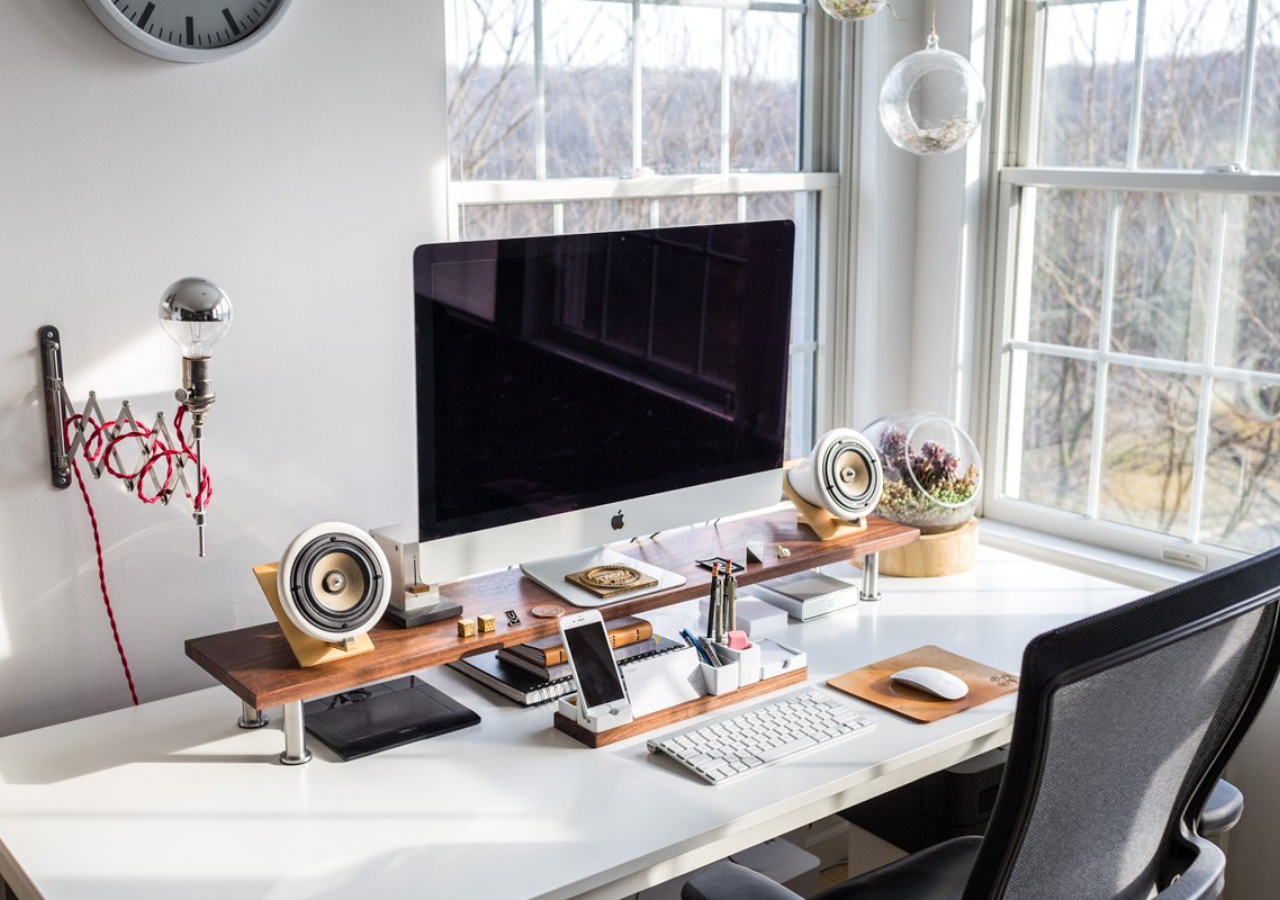
==== index.html @ f4d41b9a "add new files" ====
<!DOCTYPE html>
<html lang="en">
<head>
    <meta charset="UTF-8">
    <meta name="viewport" content="width=device-width, initial-scale=1.0">
    <meta http-equiv="X-UA-Compatible" content="ie=edge">
    <link href="https://fonts.googleapis.com/css?family=Rye&display=swap" rel="stylesheet">
    <link rel="stylesheet" href="https://stackpath.bootstrapcdn.com/bootstrap/4.4.1/css/bootstrap.min.css" integrity="sha384-Vkoo8x4CGsO3+Hhxv8T/Q5PaXtkKtu6ug5TOeNV6gBiFeWPGFN9MuhOf23Q9Ifjh" crossorigin="anonymous">
    <link rel="stylesheet" href="style.css">
    <title>Vincique</title>
</head>
    
<body>

    <script src="https://code.jquery.com/jquery-3.4.1.slim.min.js" integrity="sha384-J6qa4849blE2+poT4WnyKhv5vZF5SrPo0iEjwBvKU7imGFAV0wwj1yYfoRSJoZ+n" crossorigin="anonymous"></script>
    <script src="https://cdn.jsdelivr.net/npm/popper.js@1.16.0/dist/umd/popper.min.js" integrity="sha384-Q6E9RHvbIyZFJoft+2mJbHaEWldlvI9IOYy5n3zV9zzTtmI3UksdQRVvoxMfooAo" crossorigin="anonymous"></script>
    <script src="https://stackpath.bootstrapcdn.com/bootstrap/4.4.1/js/bootstrap.min.js" integrity="sha384-wfSDF2E50Y2D1uUdj0O3uMBJnjuUD4Ih7YwaYd1iqfktj0Uod8GCExl3Og8ifwB6" crossorigin="anonymous"></script>
</body>


</html>
---- style.css ----
/* alternate css for back-ground image
    html
 { 
    background: url(images/main-desk1.jpg);
    background-position: center;
    background-repeat: no-repeat, repeat;
    -webkit-background-size: cover;
    -moz-background-size: cover;
    -o-background-size: cover;
    background-size: cover;
    overflow: hidden;
    height: 100%;
  
  } */
  
  html { 
    background: url(images/main-desk1.jpg) no-repeat center center fixed; 
    -webkit-background-size: cover;
    -moz-background-size: cover;
    -o-background-size: cover;
    background-size: cover;
  }
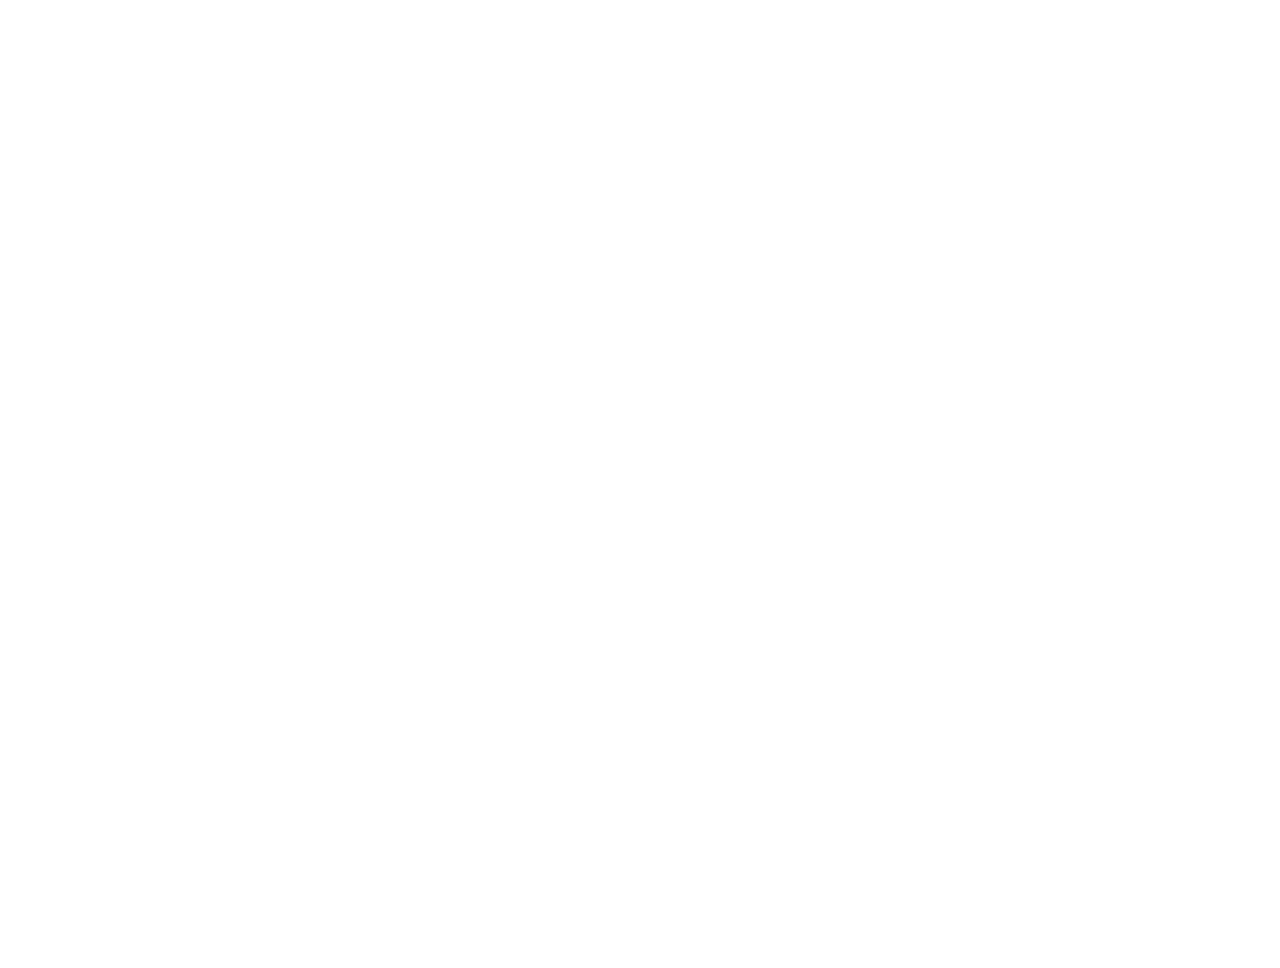
==== commit d8048935: "change background image & some css styling" ====
--- a/index.html
+++ b/index.html
@@ -1,21 +1,82 @@
 <!DOCTYPE html>
 <html lang="en">
-<head>
-    <meta charset="UTF-8">
-    <meta name="viewport" content="width=device-width, initial-scale=1.0">
-    <meta http-equiv="X-UA-Compatible" content="ie=edge">
-    <link href="https://fonts.googleapis.com/css?family=Rye&display=swap" rel="stylesheet">
-    <link rel="stylesheet" href="https://stackpath.bootstrapcdn.com/bootstrap/4.4.1/css/bootstrap.min.css" integrity="sha384-Vkoo8x4CGsO3+Hhxv8T/Q5PaXtkKtu6ug5TOeNV6gBiFeWPGFN9MuhOf23Q9Ifjh" crossorigin="anonymous">
-    <link rel="stylesheet" href="style.css">
+  <head>
+    <meta charset="UTF-8" />
+    <meta
+      name="viewport"
+      content="width=device-width, initial-scale=1, shrink-to-fit=no"
+    />
+    <meta http-equiv="X-UA-Compatible" content="ie=edge" />
+    <link
+      href="https://fonts.googleapis.com/css?family=Open+Sans|Rye&display=swap"
+      rel="stylesheet"
+    />
+    <link
+      rel="stylesheet"
+      href="https://stackpath.bootstrapcdn.com/bootstrap/4.4.1/css/bootstrap.min.css"
+      integrity="sha384-Vkoo8x4CGsO3+Hhxv8T/Q5PaXtkKtu6ug5TOeNV6gBiFeWPGFN9MuhOf23Q9Ifjh"
+      crossorigin="anonymous"
+    />
+    <link rel="stylesheet" href="style.css" />
     <title>Vincique</title>
-</head>
-    
-<body>
+  </head>
+  <header>
+    <nav
+      class="navbar navbar-expand-lg navbar-light bg-light bg-transparent text-success"
+    >
+      <span class="navbar-brand mb-0 h1 text-white"><h2>Vincique</h2></span>
+      <div
+        class="collapse navbar-collapse fixed-top"
+        id="navbarSupportedContent"
+      >
+        <ul class="navbar-nav ml-auto ">
+          <li class="nav-item dropdown active">
+            <a
+              class="nav-link dropdown-toggle text-white"
+              href="#"
+              id="navbarDropdown"
+              role="button"
+              data-toggle="dropdown"
+              aria-haspopup="true"
+              aria-expanded="false"
+            >
+              Our services
+            </a>
+            <div class="dropdown-menu" aria-labelledby="navbarDropdown">
+              <a class="dropdown-item" href="#">Action</a>
+              <a class="dropdown-item" href="#">Another action</a>
+              <li class="nav-item active">
+                <a class="nav-link text-white" href="#">Contact us</a>
+              </li>
+            </div>
+          </li>
+        </ul>
+      </div>
+    </nav>
+  </header>
 
-    <script src="https://code.jquery.com/jquery-3.4.1.slim.min.js" integrity="sha384-J6qa4849blE2+poT4WnyKhv5vZF5SrPo0iEjwBvKU7imGFAV0wwj1yYfoRSJoZ+n" crossorigin="anonymous"></script>
-    <script src="https://cdn.jsdelivr.net/npm/popper.js@1.16.0/dist/umd/popper.min.js" integrity="sha384-Q6E9RHvbIyZFJoft+2mJbHaEWldlvI9IOYy5n3zV9zzTtmI3UksdQRVvoxMfooAo" crossorigin="anonymous"></script>
-    <script src="https://stackpath.bootstrapcdn.com/bootstrap/4.4.1/js/bootstrap.min.js" integrity="sha384-wfSDF2E50Y2D1uUdj0O3uMBJnjuUD4Ih7YwaYd1iqfktj0Uod8GCExl3Og8ifwB6" crossorigin="anonymous"></script>
-</body>
-
-
-</html>+  <body>
+    <div class="container d-flex align-items-center h-100">
+      <div class="row">
+        <section class="text-center col-12">
+          <h1 class="web-com">Web Design Company</h1>
+        </section>
+      </div>
+    </div>
+  </body>
+  <script
+    src="https://code.jquery.com/jquery-3.4.1.slim.min.js"
+    integrity="sha384-J6qa4849blE2+poT4WnyKhv5vZF5SrPo0iEjwBvKU7imGFAV0wwj1yYfoRSJoZ+n"
+    crossorigin="anonymous"
+  ></script>
+  <script
+    src="https://cdn.jsdelivr.net/npm/popper.js@1.16.0/dist/umd/popper.min.js"
+    integrity="sha384-Q6E9RHvbIyZFJoft+2mJbHaEWldlvI9IOYy5n3zV9zzTtmI3UksdQRVvoxMfooAo"
+    crossorigin="anonymous"
+  ></script>
+  <script
+    src="https://stackpath.bootstrapcdn.com/bootstrap/4.4.1/js/bootstrap.min.js"
+    integrity="sha384-wfSDF2E50Y2D1uUdj0O3uMBJnjuUD4Ih7YwaYd1iqfktj0Uod8GCExl3Og8ifwB6"
+    crossorigin="anonymous"
+  ></script>
+</html>
--- a/style.css
+++ b/style.css
@@ -1,22 +1,20 @@
-/* alternate css for back-ground image
-    html
- { 
-    background: url(images/main-desk1.jpg);
-    background-position: center;
-    background-repeat: no-repeat, repeat;
-    -webkit-background-size: cover;
-    -moz-background-size: cover;
-    -o-background-size: cover;
-    background-size: cover;
-    overflow: hidden;
-    height: 100%;
-  
-  } */
-  
-  html { 
-    background: url(images/main-desk1.jpg) no-repeat center center fixed; 
-    -webkit-background-size: cover;
-    -moz-background-size: cover;
-    -o-background-size: cover;
-    background-size: cover;
-  }+html,
+body {
+  width: 100%;
+  height: 100%;
+  font-family: "Open Sans", sans-serif, Arial, Helvetica;
+  font-size: 15px;
+  font-weight: 500;
+  background: url(images/scott-webb-p1NPNYqCyCM-unsplash.jpg) no-repeat center
+    center fixed;
+  -webkit-background-size: cover;
+  -moz-background-size: cover;
+  -o-background-size: cover;
+  background-size: cover;
+}
+.navbar-brand {
+  font-family: "Rye", cursive;
+}
+.web-com {
+  color: white;
+}
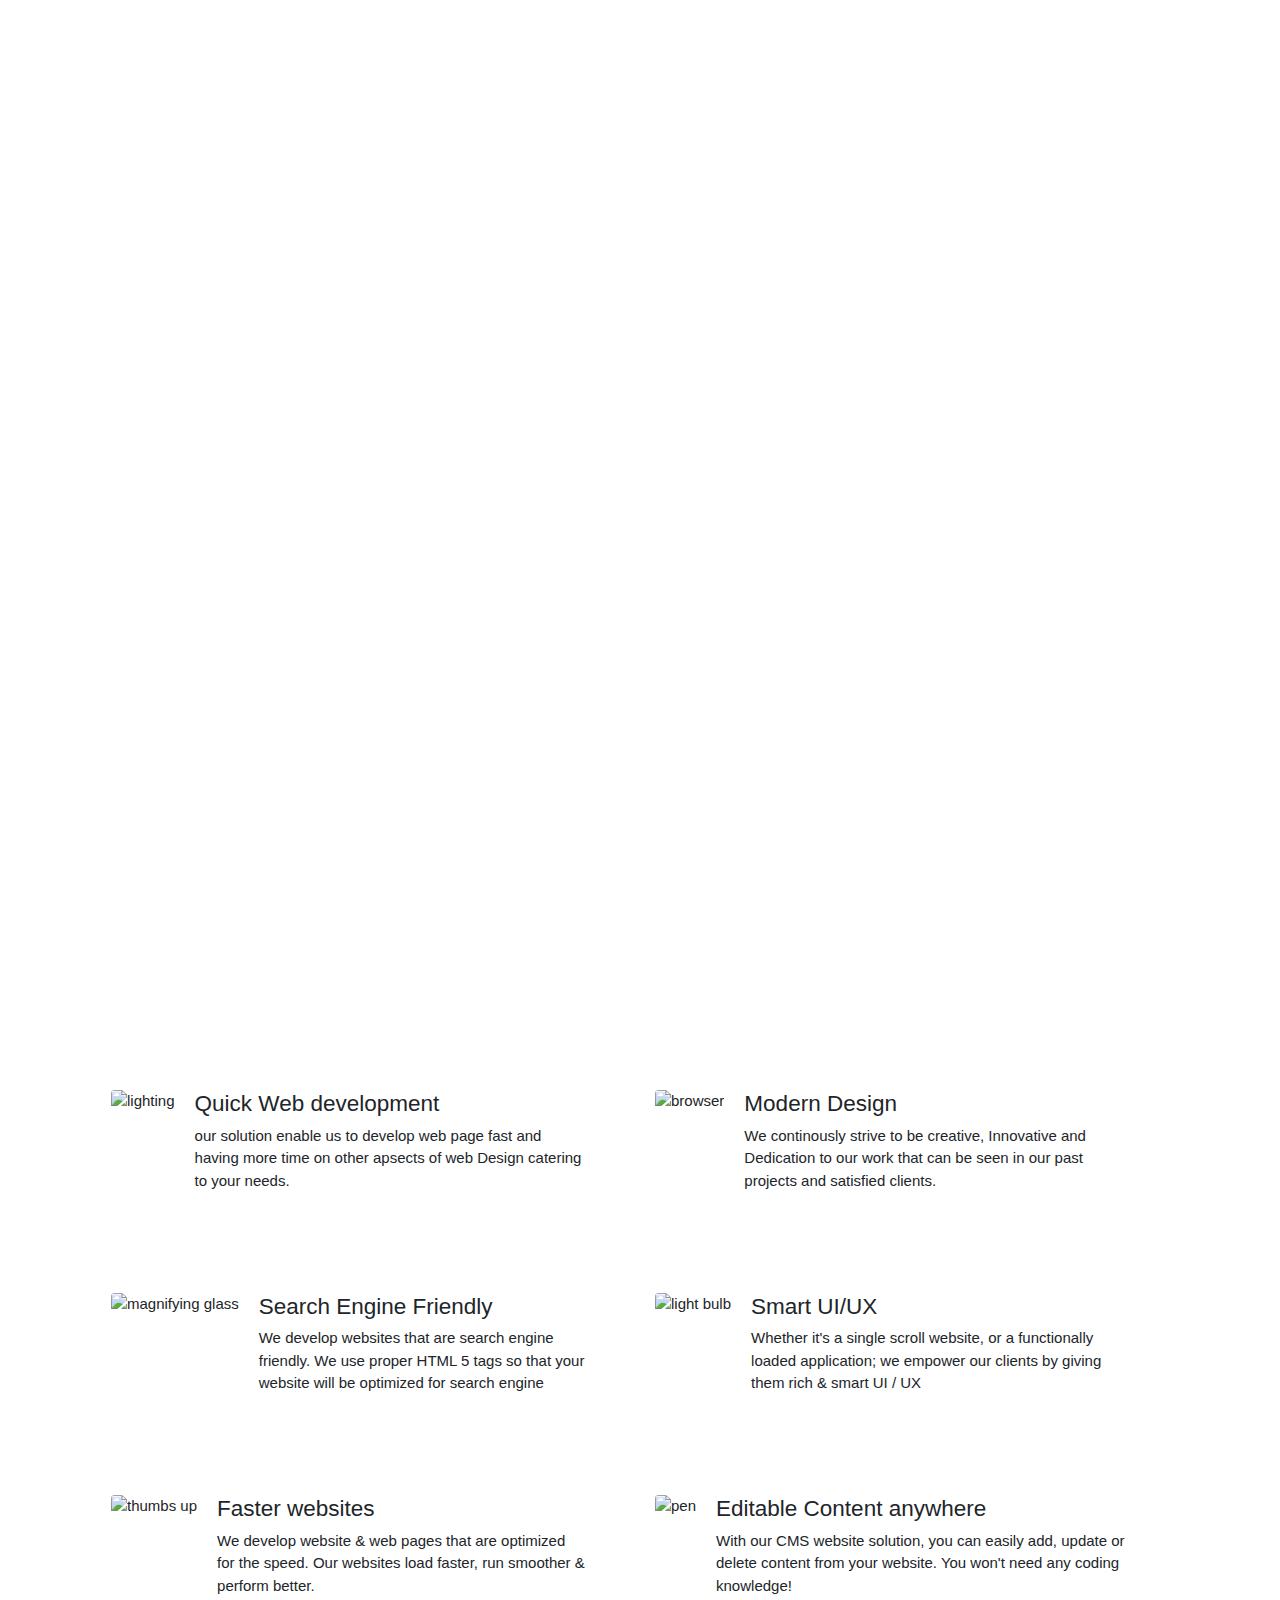
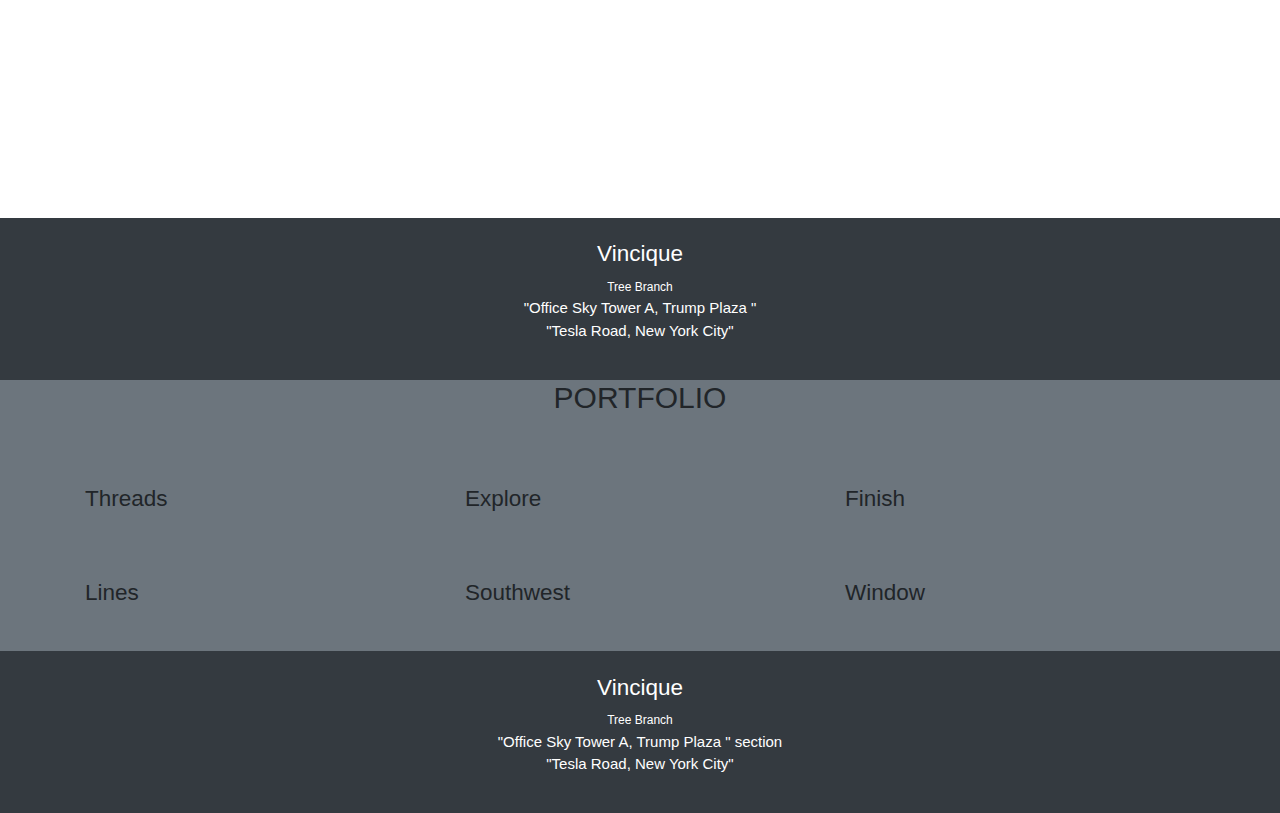
==== commit af0f30d6: "work on resposiveness of service page" ====
--- a/index.html
+++ b/index.html
@@ -8,7 +8,7 @@
     />
     <meta http-equiv="X-UA-Compatible" content="ie=edge" />
     <link
-      href="https://fonts.googleapis.com/css?family=Open+Sans|Rye&display=swap"
+      href="https://fonts.googleapis.com/css?family=Open+Sans+Condensed:300|Rye&display=swap"
       rel="stylesheet"
     />
     <link
@@ -20,49 +20,265 @@
     <link rel="stylesheet" href="style.css" />
     <title>Vincique</title>
   </head>
-  <header>
-    <nav
-      class="navbar navbar-expand-lg navbar-light bg-light bg-transparent text-success"
+  <body>
+    <header>
+      <nav
+        class="navbar px-5 navbar-expand-lg navbar-light bg-light bg-transparent text-success sticky-top"
+      >
+        <span class="navbar-brand mb-0 h1 text-white"><h2>Vincique</h2></span>
+        <div class="collapse navbar-collapse" id="navbarSupportedContent">
+          <ul class="navbar-nav ml-auto ">
+            <li class="nav-item dropdown active">
+              <a
+                class="nav-link dropdown-toggle text-white"
+                href="#"
+                id="navbarDropdown"
+                role="button"
+                data-toggle="dropdown"
+                aria-haspopup="true"
+                aria-expanded="false"
+              >
+                Our services
+              </a>
+              <div class="dropdown-menu" aria-labelledby="navbarDropdown">
+                <a class="dropdown-item" href="#">Action</a>
+                <a class="dropdown-item" href="#">Another action</a>
+                <li class="nav-item active">
+                  <a class="nav-link text-white" href="#">Contact us</a>
+                </li>
+              </div>
+            </li>
+          </ul>
+        </div>
+      </nav>
+    </header>
+    <div
+      class="hero-image-container container d-flex justify-content-center h-100 align-items-center"
     >
-      <span class="navbar-brand mb-0 h1 text-white"><h2>Vincique</h2></span>
-      <div
-        class="collapse navbar-collapse fixed-top"
-        id="navbarSupportedContent"
-      >
-        <ul class="navbar-nav ml-auto ">
-          <li class="nav-item dropdown active">
-            <a
-              class="nav-link dropdown-toggle text-white"
-              href="#"
-              id="navbarDropdown"
-              role="button"
-              data-toggle="dropdown"
-              aria-haspopup="true"
-              aria-expanded="false"
-            >
-              Our services
-            </a>
-            <div class="dropdown-menu" aria-labelledby="navbarDropdown">
-              <a class="dropdown-item" href="#">Action</a>
-              <a class="dropdown-item" href="#">Another action</a>
-              <li class="nav-item active">
-                <a class="nav-link text-white" href="#">Contact us</a>
-              </li>
-            </div>
-          </li>
-        </ul>
-      </div>
-    </nav>
-  </header>
-
-  <body>
-    <div class="container d-flex align-items-center h-100">
       <div class="row">
         <section class="text-center col-12">
-          <h1 class="web-com">Web Design Company</h1>
+          <p class="hero-page-com">Web Design Company</p>
+
+          <h6 class="hero-page-adv">
+            Simple, elegant & effective
+          </h6>
+          <button class="btn btn-success hero-page-btn-contact">
+            Discover
+          </button>
         </section>
       </div>
     </div>
+
+    <!-- services page -->
+    <section class="services-section">
+      <div class="container">
+        <div class="row">
+          <div class="col-md">
+            <img class="services icon rounded float-left" src="images/icons8-quick-mode-on-48.png"alt="lighting">
+            <div class="subhead2">
+              <h4>
+                Quick Web development
+              </h4>
+              <p class="services2" >
+                our solution enable us to develop web page fast and having more time
+                on other apsects of web Design catering to your needs.
+              </p>
+            </div>
+         </div>
+          <div class="col-md">
+            <img class="services icon rounded float-left" src="images/icons8-browse-page-48.png" alt="browser">
+            <div class="subhead2">
+            <h4>
+              Modern Design
+            </h4>
+            <p class="services2">
+              We continously strive to be creative, Innovative and Dedication to our work that can be seen in our past projects and satisfied clients.
+            </p>
+            </div>
+         </div>
+          <div class="w-100 pd-3"></div>
+          <div class="col-sm">
+            <img class="services icon rounded float-left" src="images/icons8-search-48.png" alt="magnifying glass">
+            <div class="subhead2">
+            <h4>
+              Search Engine Friendly
+            </h4>
+            <p class="services2">
+              We develop websites that are search engine friendly. We use proper HTML 5 tags so that your website will be optimized for search engine
+            </p>
+            </div>
+          </div> 
+          <div class="col-md">
+            <img class="services icon rounded float-left" src="images/icons8-light-48.png" alt="light bulb">
+            <div class="subhead2">
+              <h4>
+                Smart UI/UX
+              </h4>
+              <p class="services2">
+                Whether it's a single scroll website, or a functionally loaded application; we empower our clients by giving them rich & smart UI / UX
+              </p>
+            </div>
+          </div>
+          <div class="w-100 pd-3"></div>
+          <div class="col-sm">
+            <img class="services icon rounded float-left" src="images/icons8-facebook-like-48.png" alt="thumbs up">
+            <div class="subhead2">
+              <h4>
+                Faster websites
+              </h4>
+              <p class="services2">
+                We develop website & web pages that are optimized for the speed. Our websites load faster, run smoother & perform better.
+              </p>
+            </div>
+          </div>
+          <div class="col-md">
+            <img class="services icon rounded float-left" src="images/icons8-pen-48.png" alt="pen">
+          <div class="subhead2">
+            <h4>
+              Editable Content anywhere
+            </h4>
+            <p class="services2">
+              With our CMS website solution, you can easily add, update or delete content from your website. You won't need any coding knowledge!
+            </p>
+          </div>
+          </div>
+        </div>
+      </div>
+      </section>
+      <footer class="bg-dark">
+        <div class="container">
+          <div class="row">
+            <div class="col-xs mx-auto text-center footer-1">
+              <img href="index.html"><h4>Vincique</h4></a>
+              <p class="footer-1 address">
+                <small>Tree Branch</small>
+                <br />
+                "Office Sky Tower A, Trump Plaza "
+                <br />
+                "Tesla Road, New York City"
+                <br />
+                <br />
+              </p>
+            </div>
+          </div>
+        </div>
+
+     <!-- Portfolio Grid -->
+  <section class="bg-secondary portfolio-section" id="portfolio">
+    <div class="container">
+      <div class="row">
+        <div class="col-lg-12 text-center">
+          <h2 class="section-heading text-uppercase">Portfolio</h2>
+          <h3 class="section-subheading text-muted">Lorem ipsum dolor sit amet consectetur.</h3>
+        </div>
+      </div>
+      <div class="row">
+        <div class="col-md-4 col-sm-6 portfolio-item">
+          <a class="portfolio-link" data-toggle="modal" href="#portfolioModal1">
+            <div class="portfolio-hover">
+              <div class="portfolio-hover-content">
+                <i class="fas fa-plus fa-3x"></i>
+              </div>
+            </div>
+            <img class="img-fluid" src="img/portfolio/01-thumbnail.jpg" alt="">
+          </a>
+          <div class="portfolio-caption">
+            <h4>Threads</h4>
+            <p class="text-muted">Illustration</p>
+          </div>
+        </div>
+        <div class="col-md-4 col-sm-6 portfolio-item">
+          <a class="portfolio-link" data-toggle="modal" href="#portfolioModal2">
+            <div class="portfolio-hover">
+              <div class="portfolio-hover-content">
+                <i class="fas fa-plus fa-3x"></i>
+              </div>
+            </div>
+            <img class="img-fluid" src="img/portfolio/02-thumbnail.jpg" alt="">
+          </a>
+          <div class="portfolio-caption">
+            <h4>Explore</h4>
+            <p class="text-muted">Graphic Design</p>
+          </div>
+        </div>
+        <div class="col-md-4 col-sm-6 portfolio-item">
+          <a class="portfolio-link" data-toggle="modal" href="#portfolioModal3">
+            <div class="portfolio-hover">
+              <div class="portfolio-hover-content">
+                <i class="fas fa-plus fa-3x"></i>
+              </div>
+            </div>
+            <img class="img-fluid" src="img/portfolio/03-thumbnail.jpg" alt="">
+          </a>
+          <div class="portfolio-caption">
+            <h4>Finish</h4>
+            <p class="text-muted">Identity</p>
+          </div>
+        </div>
+        <div class="col-md-4 col-sm-6 portfolio-item">
+          <a class="portfolio-link" data-toggle="modal" href="#portfolioModal4">
+            <div class="portfolio-hover">
+              <div class="portfolio-hover-content">
+                <i class="fas fa-plus fa-3x"></i>
+              </div>
+            </div>
+            <img class="img-fluid" src="img/portfolio/04-thumbnail.jpg" alt="">
+          </a>
+          <div class="portfolio-caption">
+            <h4>Lines</h4>
+            <p class="text-muted">Branding</p>
+          </div>
+        </div>
+        <div class="col-md-4 col-sm-6 portfolio-item">
+          <a class="portfolio-link" data-toggle="modal" href="#portfolioModal5">
+            <div class="portfolio-hover">
+              <div class="portfolio-hover-content">
+                <i class="fas fa-plus fa-3x"></i>
+              </div>
+            </div>
+            <img class="img-fluid" src="img/portfolio/05-thumbnail.jpg" alt="">
+          </a>
+          <div class="portfolio-caption">
+            <h4>Southwest</h4>
+            <p class="text-muted">Website Design</p>
+          </div>
+        </div>
+        <div class="col-md-4 col-sm-6 portfolio-item">
+          <a class="portfolio-link" data-toggle="modal" href="#portfolioModal6">
+            <div class="portfolio-hover">
+              <div class="portfolio-hover-content">
+                <i class="fas fa-plus fa-3x"></i>
+              </div>
+            </div>
+            <img class="img-fluid" src="img/portfolio/06-thumbnail.jpg" alt="">
+          </a>
+          <div class="portfolio-caption">
+            <h4>Window</h4>
+            <p class="text-muted">Photography</p>
+          </div>
+        </div>
+      </div>
+    </div>
+  </section>
+  
+      <footer class="bg-dark">
+        <div class="container">
+          <div class="row">
+            <div class="col-xs mx-auto text-center footer-1">
+              <img href="index.html"><h4>Vincique</h4></a>
+              <p class="footer-1 address">
+                <small>Tree Branch</small>
+                <br />
+                "Office Sky Tower A, Trump Plaza "
+            section     <br />
+                "Tesla Road, New York City"
+                <br />
+                <br />
+              </p>
+            </div>
+          </div>
+        </div>
+    </footer>
   </body>
   <script
     src="https://code.jquery.com/jquery-3.4.1.slim.min.js"
--- a/style.css
+++ b/style.css
@@ -1,5 +1,6 @@
 html,
 body {
+  box-sizing: border-box;
   width: 100%;
   height: 100%;
   font-family: "Open Sans", sans-serif, Arial, Helvetica;
@@ -12,9 +13,76 @@
   -o-background-size: cover;
   background-size: cover;
 }
+.navbar {
+  padding-top: 10px;
+}
 .navbar-brand {
   font-family: "Rye", cursive;
 }
-.web-com {
+.hero-page-com {
   color: white;
+  margin-bottom: 1.5rem;
+  margin-top: 1rem;
+  font-family: "Open Sans Condensed";
+  font-size: 8rem;
+  font-weight: lighter;
+  font-stretch: extra-condensed;
 }
+.hero-page-adv {
+  color: white;
+  text-transform: uppercase;
+  font-size: 1rem;
+  font-weight: bold;
+  margin-bottom: 2.5rem;
+  margin-top: 0.6rem;
+}
+.hero-page-btn-contact {
+  background-color: rgba(0, 0, 0, 0);
+  border-color: white;
+  margin-bottom: 1.5rem;
+  padding: 0.5rem 1rem;
+  font-size: 1.5rem;
+}
+.hero-page-btn-contact:hover {
+  background-color: rgba(0, 0, 0, 0);
+  border-color: white;
+  border-width: 4px;
+}
+.services-section {
+  background-color: white;
+  width: 100%;
+  padding: 120px 96px;
+  position: relative;
+  overflow: hidden;
+}
+.services-container {
+  position: relative;
+  width: 1170px;
+  padding: 15px 0px;
+  line-height: 24px;
+}
+.services.icon {
+  float: left;
+  width: auto;
+  height: auto;
+  padding-right: 20px;
+  padding-bottom: 180px;
+}
+.subhead2 {
+  vertical-align: text-top;
+  text-align: left;
+  padding-right: 40px;
+  padding-bottom: 60px;
+  padding-left: 10px;
+}
+.footer-1 {
+  display: block;
+  border-radius: 10px;
+  border-color: royalblue;
+  justify-content: center;
+  color: white;
+  font-weight: lighter;
+}
+.services2 {
+  padding-bottom: 20px;
+}
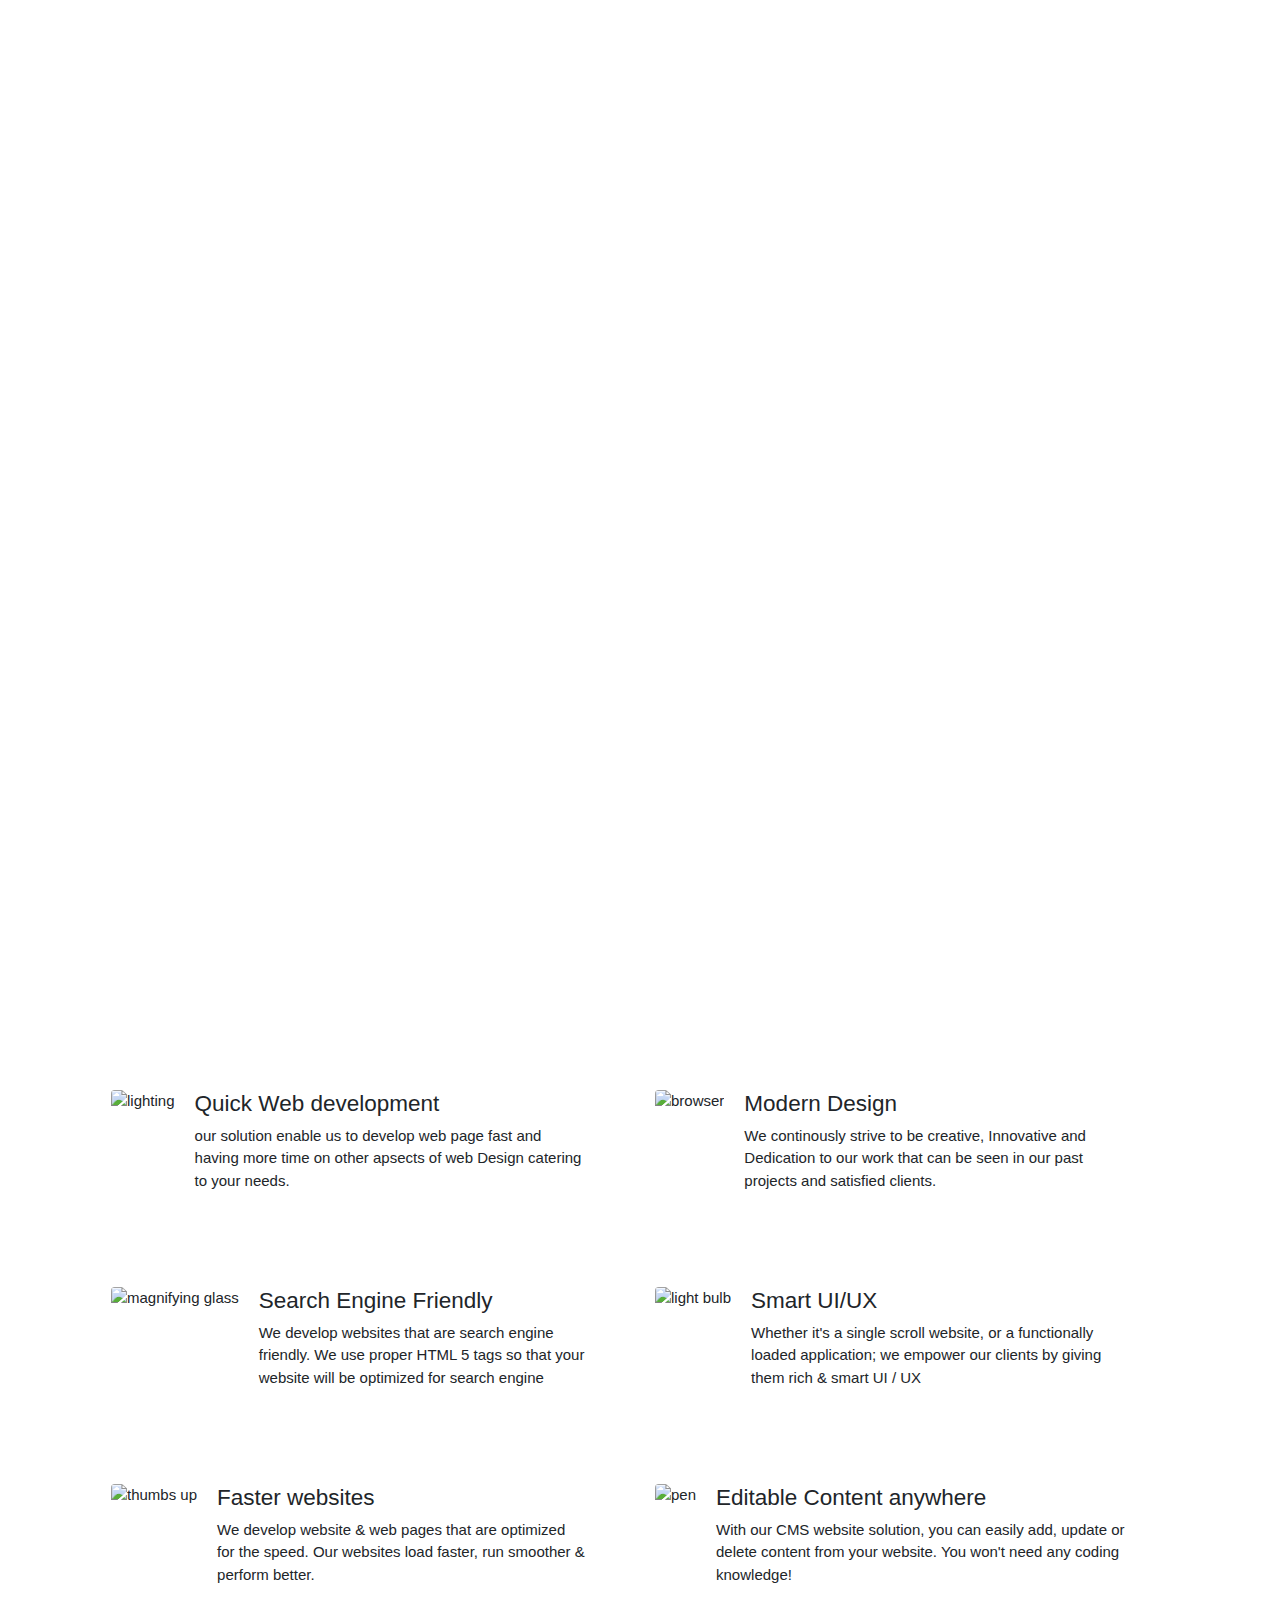
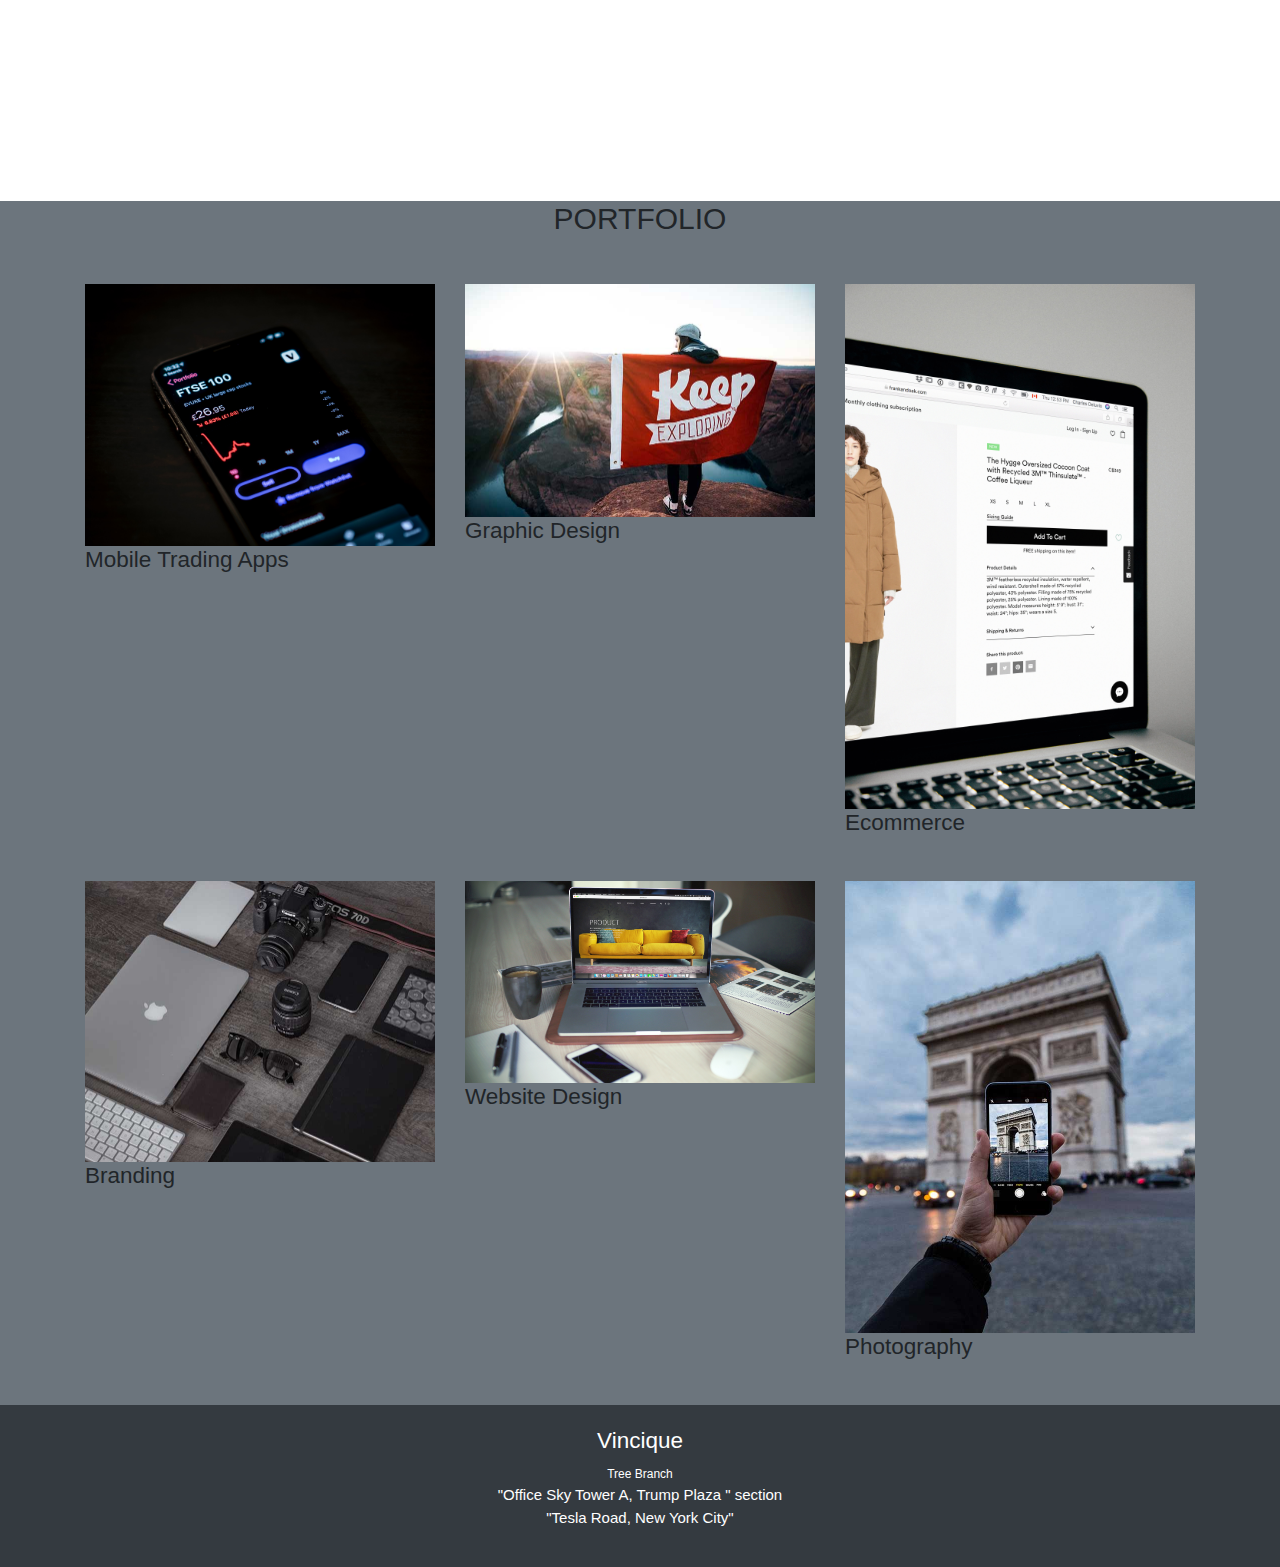
==== commit e7df6e0f: "included new images for portfolio page" ====
--- a/index.html
+++ b/index.html
@@ -21,6 +21,7 @@
     <title>Vincique</title>
   </head>
   <body>
+    <!-- Navbar -->
     <header>
       <nav
         class="navbar px-5 navbar-expand-lg navbar-light bg-light bg-transparent text-success sticky-top"
@@ -52,6 +53,8 @@
         </div>
       </nav>
     </header>
+
+    <!-- Hero page -->
     <div
       class="hero-image-container container d-flex justify-content-center h-100 align-items-center"
     >
@@ -145,26 +148,9 @@
         </div>
       </div>
       </section>
-      <footer class="bg-dark">
-        <div class="container">
-          <div class="row">
-            <div class="col-xs mx-auto text-center footer-1">
-              <img href="index.html"><h4>Vincique</h4></a>
-              <p class="footer-1 address">
-                <small>Tree Branch</small>
-                <br />
-                "Office Sky Tower A, Trump Plaza "
-                <br />
-                "Tesla Road, New York City"
-                <br />
-                <br />
-              </p>
-            </div>
-          </div>
-        </div>
 
      <!-- Portfolio Grid -->
-  <section class="bg-secondary portfolio-section" id="portfolio">
+    <section class="bg-secondary portfolio-section" id="portfolio">
     <div class="container">
       <div class="row">
         <div class="col-lg-12 text-center">
@@ -180,10 +166,10 @@
                 <i class="fas fa-plus fa-3x"></i>
               </div>
             </div>
-            <img class="img-fluid" src="img/portfolio/01-thumbnail.jpg" alt="">
-          </a>
-          <div class="portfolio-caption">
-            <h4>Threads</h4>
+            <img class="img-fluid" src="images/jamie-street-VP4WmibxvcY-unsplash.jpg" alt="mobile trading apps">
+          </a>
+          <div class="portfolio-caption">
+            <h4>Mobile Trading Apps</h4>
             <p class="text-muted">Illustration</p>
           </div>
         </div>
@@ -194,10 +180,10 @@
                 <i class="fas fa-plus fa-3x"></i>
               </div>
             </div>
-            <img class="img-fluid" src="img/portfolio/02-thumbnail.jpg" alt="">
-          </a>
-          <div class="portfolio-caption">
-            <h4>Explore</h4>
+            <img class="img-fluid" src="images/explore-start-bootstrap-theme.jpg" alt="">
+          </a>
+          <div class="portfolio-caption">
+            <h4>Graphic Design</h4>
             <p class="text-muted">Graphic Design</p>
           </div>
         </div>
@@ -208,10 +194,10 @@
                 <i class="fas fa-plus fa-3x"></i>
               </div>
             </div>
-            <img class="img-fluid" src="img/portfolio/03-thumbnail.jpg" alt="">
-          </a>
-          <div class="portfolio-caption">
-            <h4>Finish</h4>
+            <img class="img-fluid" src="images/charles-deluvio-ZQ1TGdfXOkE-unsplash.jpg" alt="">
+          </a>
+          <div class="portfolio-caption">
+            <h4>Ecommerce</h4>
             <p class="text-muted">Identity</p>
           </div>
         </div>
@@ -222,10 +208,10 @@
                 <i class="fas fa-plus fa-3x"></i>
               </div>
             </div>
-            <img class="img-fluid" src="img/portfolio/04-thumbnail.jpg" alt="">
-          </a>
-          <div class="portfolio-caption">
-            <h4>Lines</h4>
+            <img class="img-fluid" src="images/branding-bootstrap-theme.jpg" alt="">
+          </a>
+          <div class="portfolio-caption">
+            <h4>Branding</h4>
             <p class="text-muted">Branding</p>
           </div>
         </div>
@@ -236,10 +222,10 @@
                 <i class="fas fa-plus fa-3x"></i>
               </div>
             </div>
-            <img class="img-fluid" src="img/portfolio/05-thumbnail.jpg" alt="">
-          </a>
-          <div class="portfolio-caption">
-            <h4>Southwest</h4>
+            <img class="img-fluid" src="images/igor-miske-Px3iBXV-4TU-unsplash.jpg" alt="">
+          </a>
+          <div class="portfolio-caption">
+            <h4>Website Design</h4>
             <p class="text-muted">Website Design</p>
           </div>
         </div>
@@ -250,18 +236,18 @@
                 <i class="fas fa-plus fa-3x"></i>
               </div>
             </div>
-            <img class="img-fluid" src="img/portfolio/06-thumbnail.jpg" alt="">
-          </a>
-          <div class="portfolio-caption">
-            <h4>Window</h4>
+            <img class="img-fluid" src="images/photography-bootstrap theme.jpg" alt="">
+          </a>
+          <div class="portfolio-caption">
+            <h4>Photography</h4>
             <p class="text-muted">Photography</p>
           </div>
         </div>
       </div>
     </div>
-  </section>
-  
-      <footer class="bg-dark">
+    </section>
+  <!-- Footer -->
+    <footer class="bg-dark">
         <div class="container">
           <div class="row">
             <div class="col-xs mx-auto text-center footer-1">
@@ -290,6 +276,7 @@
     integrity="sha384-Q6E9RHvbIyZFJoft+2mJbHaEWldlvI9IOYy5n3zV9zzTtmI3UksdQRVvoxMfooAo"
     crossorigin="anonymous"
   ></script>
+  <!-- Bootstrap script -->
   <script
     src="https://stackpath.bootstrapcdn.com/bootstrap/4.4.1/js/bootstrap.min.js"
     integrity="sha384-wfSDF2E50Y2D1uUdj0O3uMBJnjuUD4Ih7YwaYd1iqfktj0Uod8GCExl3Og8ifwB6"
--- a/style.css
+++ b/style.css
@@ -66,7 +66,7 @@
   width: auto;
   height: auto;
   padding-right: 20px;
-  padding-bottom: 180px;
+  padding-bottom: 140px;
 }
 .subhead2 {
   vertical-align: text-top;
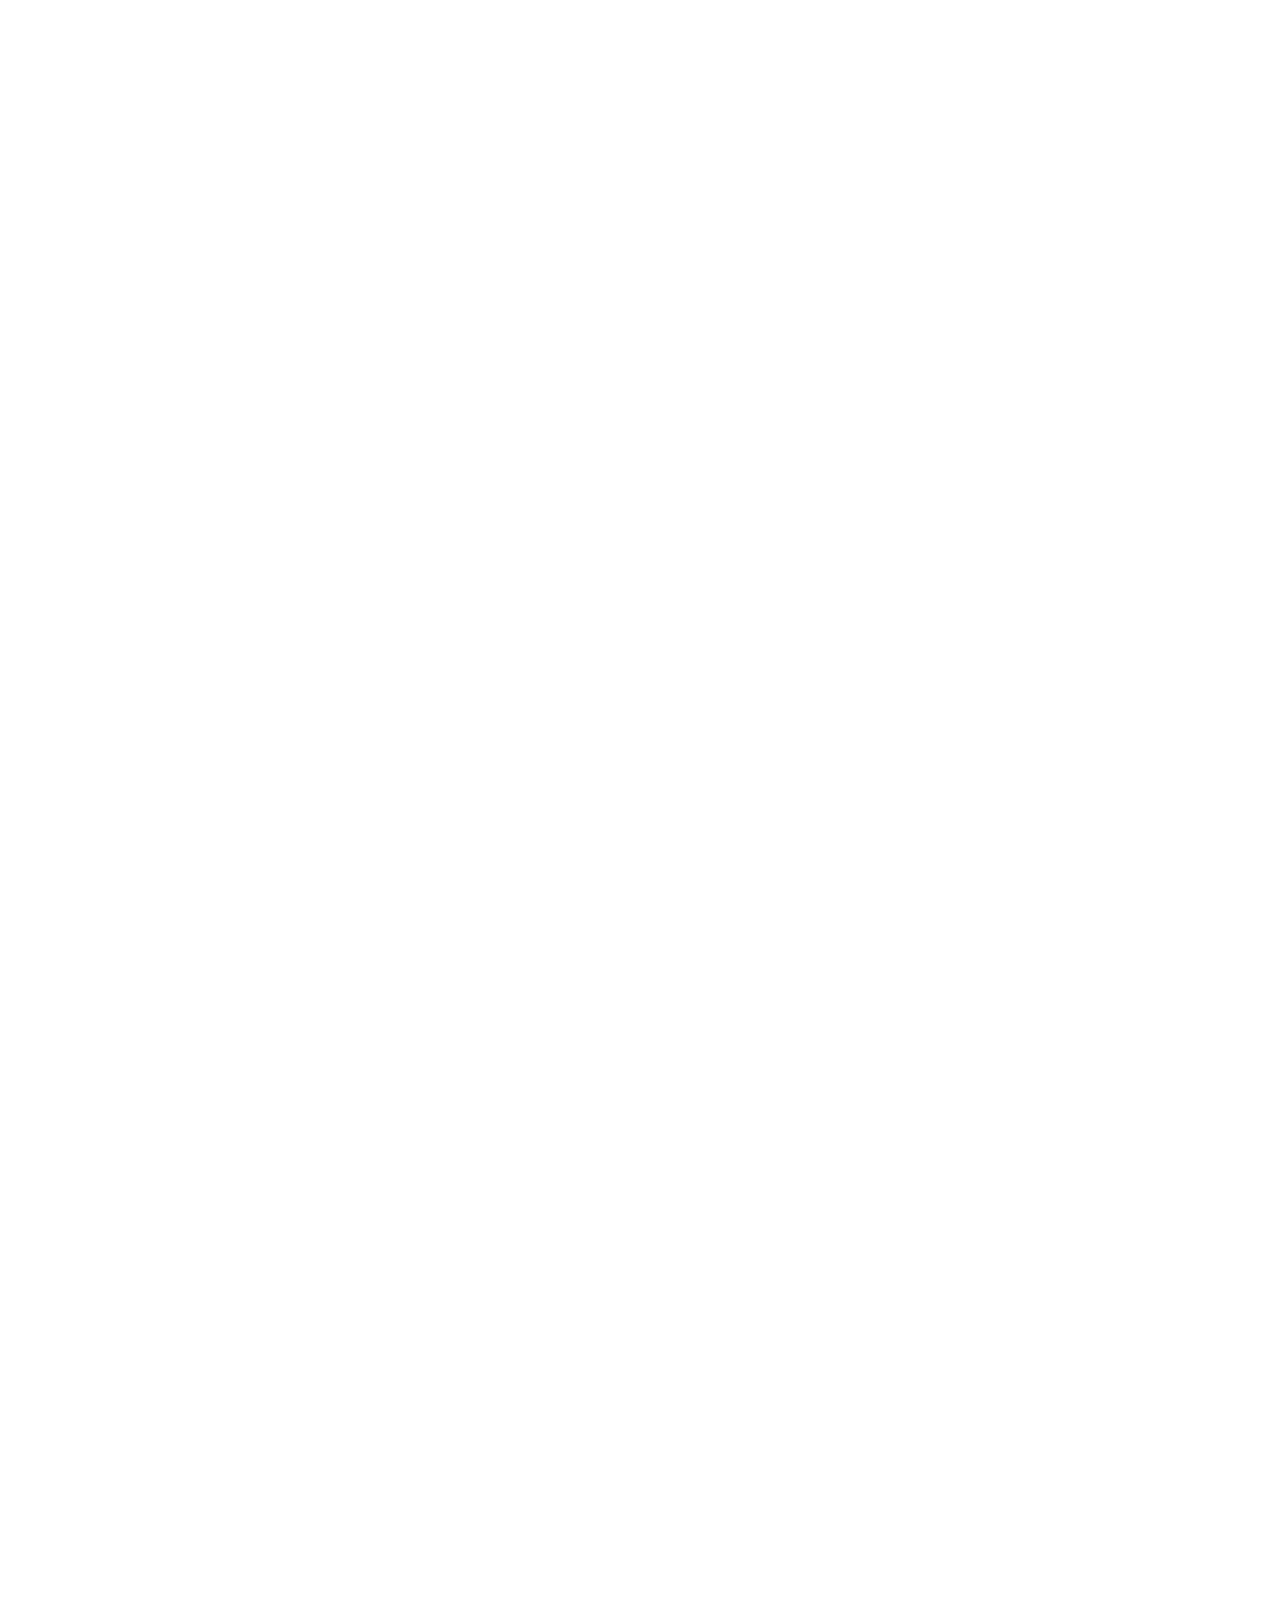
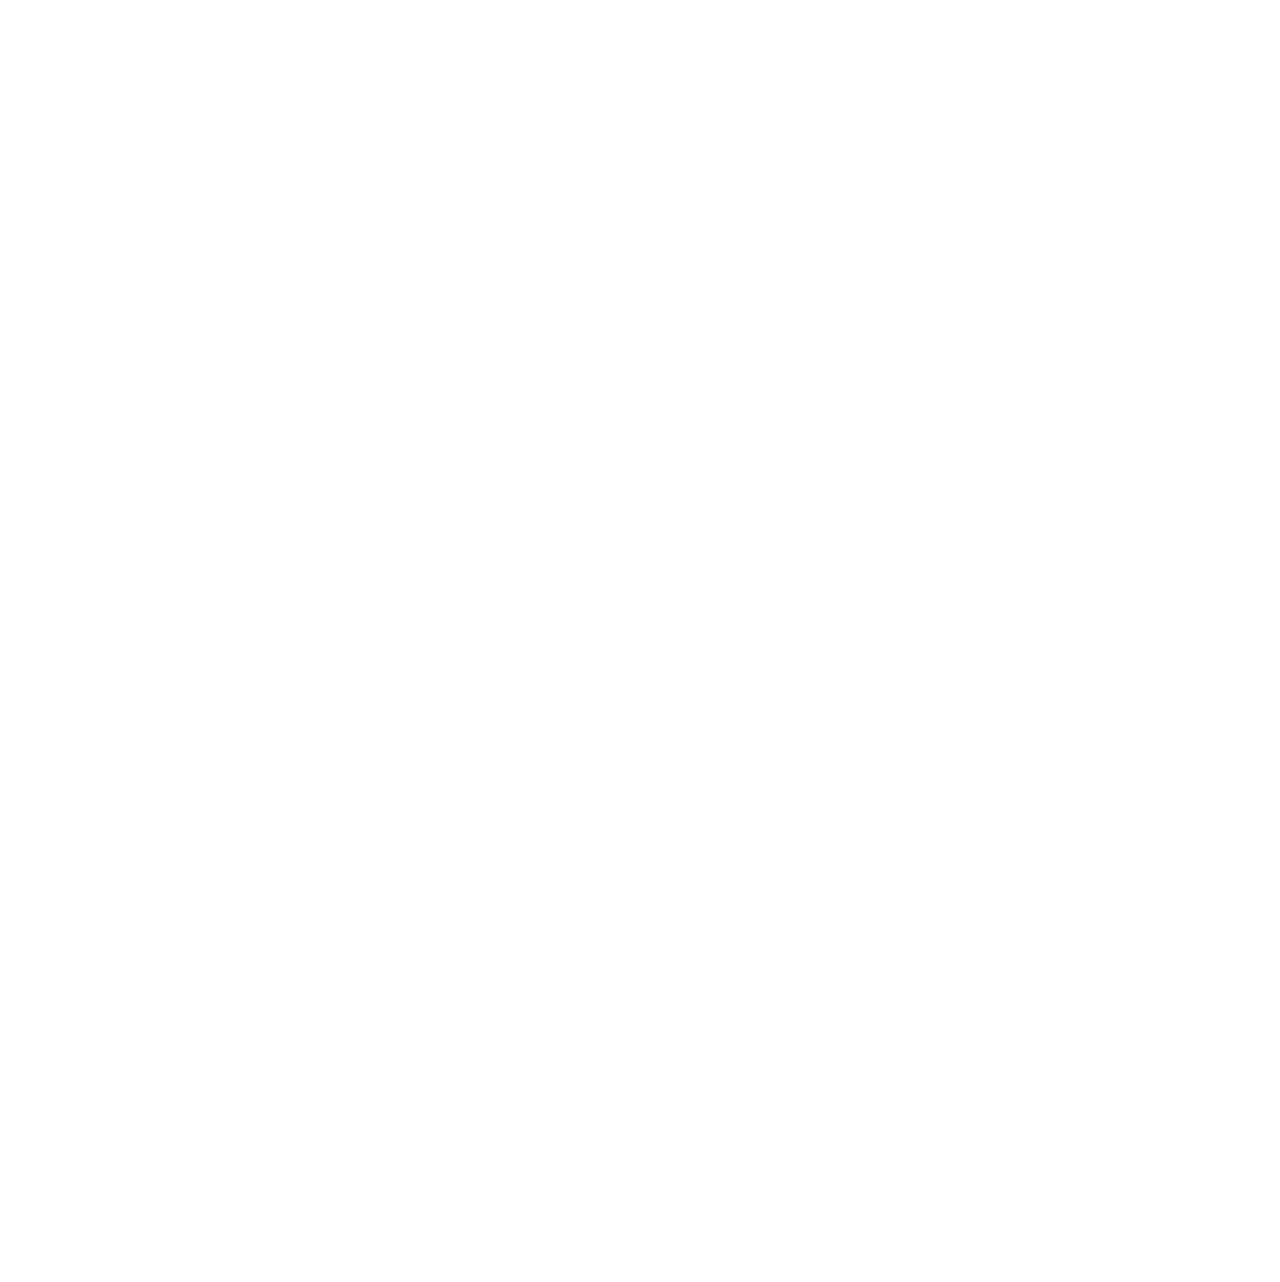
==== commit fe465a23: "change contact background & styling" ====
--- a/index.html
+++ b/index.html
@@ -25,38 +25,29 @@
     <header>
       <nav
         class="navbar px-5 navbar-expand-lg navbar-light bg-light bg-transparent text-success sticky-top"
+        id="mainNav"
       >
-        <span class="navbar-brand mb-0 h1 text-white"><h2>Vincique</h2></span>
-        <div class="collapse navbar-collapse" id="navbarSupportedContent">
-          <ul class="navbar-nav ml-auto ">
-            <li class="nav-item dropdown active">
-              <a
-                class="nav-link dropdown-toggle text-white"
-                href="#"
-                id="navbarDropdown"
-                role="button"
-                data-toggle="dropdown"
-                aria-haspopup="true"
-                aria-expanded="false"
-              >
-                Our services
-              </a>
-              <div class="dropdown-menu" aria-labelledby="navbarDropdown">
-                <a class="dropdown-item" href="#">Action</a>
-                <a class="dropdown-item" href="#">Another action</a>
-                <li class="nav-item active">
-                  <a class="nav-link text-white" href="#">Contact us</a>
-                </li>
-              </div>
+        <span class="navbar-brand mb-0 h1">
+          <p class="navbar-brand company-name text-white">Vincique</p>
+        </span>
+        <div class="collapse navbar-collapse" id="navbarRightMenu">
+          <ul class="navbar-nav ml-auto">
+            <li class="nav-item">
+              <a class="nav-link text-white" href="#services">Services</a>
+            </li>
+            <li class="nav-item active">
+              <a class="nav-link text-white" href="#portfolio">Portfolio</a>
+            </li>
+            <li class="nav-item active">
+              <a class="nav-link text-white" href="#contactUs">Contact us</a>
             </li>
           </ul>
         </div>
       </nav>
     </header>
-
     <!-- Hero page -->
     <div
-      class="hero-image-container container d-flex justify-content-center h-100 align-items-center"
+      class="hero-image-container container d-flex justify-content-center h-100 align-items-center jumbotron-fluid"
     >
       <div class="row">
         <section class="text-center col-12">
@@ -65,221 +56,665 @@
           <h6 class="hero-page-adv">
             Simple, elegant & effective
           </h6>
-          <button class="btn btn-success hero-page-btn-contact">
+          <a class="btn btn-success hero-page-btn-contact" href="#contactUs">
             Discover
-          </button>
+          </a>
         </section>
       </div>
     </div>
-
     <!-- services page -->
     <section class="services-section">
+      <div
+        class="services-page container-md content-justify-center data-spy="
+        scrolldata-target="#mainNav"
+        data-offset="0"
+      >
+        <h2
+          id="services"
+          class="services-heading text-md-center text-uppercase pd-2"
+        >
+          Services
+        </h2>
+      </div>
       <div class="container">
         <div class="row">
           <div class="col-md">
-            <img class="services icon rounded float-left" src="images/icons8-quick-mode-on-48.png"alt="lighting">
+            <img
+              class="services icon rounded float-left"
+              src="images/icons8-quick-mode-on-48.png"
+              alt="lighting"
+            />
             <div class="subhead2">
               <h4>
                 Quick Web development
               </h4>
-              <p class="services2" >
-                our solution enable us to develop web page fast and having more time
-                on other apsects of web Design catering to your needs.
+              <p class="services2">
+                our solution enable us to develop web page fast and having more
+                time on other apsects of web Design catering to your needs.
               </p>
             </div>
-         </div>
+          </div>
           <div class="col-md">
-            <img class="services icon rounded float-left" src="images/icons8-browse-page-48.png" alt="browser">
+            <img
+              class="services icon rounded float-left"
+              src="images/icons8-browse-page-48.png"
+              alt="browser"
+            />
             <div class="subhead2">
-            <h4>
-              Modern Design
-            </h4>
-            <p class="services2">
-              We continously strive to be creative, Innovative and Dedication to our work that can be seen in our past projects and satisfied clients.
-            </p>
-            </div>
-         </div>
+              <h4>
+                Modern Design
+              </h4>
+              <p class="services2">
+                We continously strive to be creative, Innovative and Dedication
+                to our work that can be seen in our past projects and satisfied
+                clients.
+              </p>
+            </div>
+          </div>
           <div class="w-100 pd-3"></div>
           <div class="col-sm">
-            <img class="services icon rounded float-left" src="images/icons8-search-48.png" alt="magnifying glass">
+            <img
+              class="services icon rounded float-left"
+              src="images/icons8-search-48.png"
+              alt="magnifying glass"
+            />
             <div class="subhead2">
-            <h4>
-              Search Engine Friendly
-            </h4>
-            <p class="services2">
-              We develop websites that are search engine friendly. We use proper HTML 5 tags so that your website will be optimized for search engine
-            </p>
-            </div>
-          </div> 
+              <h4>
+                Search Engine Friendly
+              </h4>
+              <p class="services2">
+                We develop websites that are search engine friendly. We use
+                proper HTML 5 tags so that your website will be optimized for
+                search engine
+              </p>
+            </div>
+          </div>
           <div class="col-md">
-            <img class="services icon rounded float-left" src="images/icons8-light-48.png" alt="light bulb">
+            <img
+              class="services icon rounded float-left"
+              src="images/icons8-light-48.png"
+              alt="light bulb"
+            />
             <div class="subhead2">
               <h4>
                 Smart UI/UX
               </h4>
               <p class="services2">
-                Whether it's a single scroll website, or a functionally loaded application; we empower our clients by giving them rich & smart UI / UX
+                Whether it's a single scroll website, or a functionally loaded
+                application; we empower our clients by giving them rich & smart
+                UI / UX
               </p>
             </div>
           </div>
           <div class="w-100 pd-3"></div>
           <div class="col-sm">
-            <img class="services icon rounded float-left" src="images/icons8-facebook-like-48.png" alt="thumbs up">
+            <img
+              class="services icon rounded float-left"
+              src="images/icons8-facebook-like-48.png"
+              alt="thumbs up"
+            />
             <div class="subhead2">
               <h4>
                 Faster websites
               </h4>
               <p class="services2">
-                We develop website & web pages that are optimized for the speed. Our websites load faster, run smoother & perform better.
+                We develop website & web pages that are optimized for the speed.
+                Our websites load faster, run smoother & perform better.
               </p>
             </div>
           </div>
           <div class="col-md">
-            <img class="services icon rounded float-left" src="images/icons8-pen-48.png" alt="pen">
-          <div class="subhead2">
-            <h4>
-              Editable Content anywhere
-            </h4>
-            <p class="services2">
-              With our CMS website solution, you can easily add, update or delete content from your website. You won't need any coding knowledge!
+            <img
+              class="services icon rounded float-left"
+              src="images/icons8-pen-48.png"
+              alt="pen"
+            />
+            <div class="subhead2">
+              <h4>
+                Editable Content anywhere
+              </h4>
+              <p class="services2">
+                With our CMS website solution, you can easily add, update or
+                delete content from your website. You won't need any coding
+                knowledge!
+              </p>
+            </div>
+          </div>
+        </div>
+      </div>
+    </section>
+    <!-- Portfolio Grid -->
+    <section class="bg-secondary portfolio-section" id="portfolio">
+      <div class="container">
+        <div class="row">
+          <div class="col-lg-12 text-center">
+            <h2 class="section-heading text-uppercase pt-3 text-white">
+              Portfolio
+            </h2>
+          </div>
+        </div>
+        <div class="row">
+          <div class="col-md-4 col-sm-6 portfolio-item">
+            <a
+              class="portfolio-link"
+              data-toggle="modal"
+              href="#portfolioModal1"
+            >
+              <div class="portfolio-hover">
+                <div class="portfolio-hover-content">
+                  <i class="fas fa-plus fa-3x"></i>
+                </div>
+              </div>
+              <img
+                class="img-fluid"
+                src="images/jamie-street-VP4WmibxvcY-unsplash a.jpg"
+                alt="mobile trading apps"
+              />
+            </a>
+            <div class="portfolio-caption">
+              <h4>Mobile Apps</h4>
+            </div>
+          </div>
+          <div class="col-md-4 col-sm-6 portfolio-item">
+            <a
+              class="portfolio-link"
+              data-toggle="modal"
+              href="#portfolioModal2"
+            >
+              <div class="portfolio-hover">
+                <div class="portfolio-hover-content">
+                  <i class="fas fa-plus fa-3x"></i>
+                </div>
+              </div>
+              <img
+                class="img-fluid"
+                src="images/explore-start-bootstrap-theme a.jpg"
+                alt=""
+              />
+            </a>
+            <div class="portfolio-caption">
+              <h4>Blog</h4>
+            </div>
+          </div>
+          <div class="col-md-4 col-sm-6 portfolio-item">
+            <a
+              class="portfolio-link"
+              data-toggle="modal"
+              href="#portfolioModal3"
+            >
+              <div class="portfolio-hover">
+                <div class="portfolio-hover-content">
+                  <i class="fas fa-plus fa-3x"></i>
+                </div>
+              </div>
+              <img
+                class="img-fluid"
+                src="images/charles-deluvio-ZQ1TGdfXOkE-unsplash a.jpg"
+                alt=""
+              />
+            </a>
+            <div class="portfolio-caption">
+              <h4>Ecommerce</h4>
+            </div>
+          </div>
+          <div class="col-md-4 col-sm-6 portfolio-item">
+            <a
+              class="portfolio-link"
+              data-toggle="modal"
+              href="#portfolioModal4"
+            >
+              <div class="portfolio-hover">
+                <div class="portfolio-hover-content">
+                  <i class="fas fa-plus fa-3x"></i>
+                </div>
+              </div>
+              <img
+                class="img-fluid"
+                src="images/branding-bootstrap-theme a.jpg"
+                alt=""
+              />
+            </a>
+            <div class="portfolio-caption">
+              <h4>Branding</h4>
+            </div>
+          </div>
+          <div class="col-md-4 col-sm-6 portfolio-item">
+            <a
+              class="portfolio-link"
+              data-toggle="modal"
+              href="#portfolioModal5"
+            >
+              <div class="portfolio-hover">
+                <div class="portfolio-hover-content">
+                  <i class="fas fa-plus fa-3x"></i>
+                </div>
+              </div>
+              <img
+                class="img-fluid"
+                src="images/igor-miske-Px3iBXV-4TU-unsplash a.jpg"
+                alt="website"
+              />
+            </a>
+            <div class="portfolio-caption">
+              <h4>Website Design</h4>
+            </div>
+          </div>
+          <div class="col-md-4 col-sm-6 portfolio-item">
+            <a
+              class="portfolio-link"
+              data-toggle="modal"
+              href="#portfolioModal6"
+            >
+              <div class="portfolio-hover">
+                <div class="portfolio-hover-content">
+                  <i class="fas fa-plus fa-3x"></i>
+                </div>
+              </div>
+              <img
+                class="img-fluid"
+                src="images/photography-bootstrap theme a.jpg"
+                alt=""
+              />
+            </a>
+            <div class="portfolio-caption">
+              <h4>Photography</h4>
+            </div>
+          </div>
+        </div>
+      </div>
+    </section>
+    <!-- Contact -->
+    <section class="page-section" id="contactUs">
+      <div class="container">
+        <div class="row">
+          <div class="col-lg-12 text-center">
+            <h2 class="section-heading text-uppercase">Contact Us</h2>
+            <h3 class="section-subheading text-muted">
+              That means we can help you create a great online presence. Do
+              Contact us and we will gladly assist
+            </h3>
+          </div>
+        </div>
+        <div class="row">
+          <div class="col-lg-12">
+            <form id="contactForm" name="sentMessage" novalidate="novalidate">
+              <div class="row">
+                <div class="col-md-6">
+                  <div class="form-group">
+                    <input
+                      class="form-control"
+                      id="name"
+                      type="text"
+                      placeholder="Your Name *"
+                      required="required"
+                      data-validation-required-message="Please enter your name."
+                    />
+                    <p class="help-block text-danger"></p>
+                  </div>
+                  <div class="form-group">
+                    <input
+                      class="form-control"
+                      id="email"
+                      type="email"
+                      placeholder="Your Email *"
+                      required="required"
+                      data-validation-required-message="Please enter your email address."
+                    />
+                    <p class="help-block text-danger"></p>
+                  </div>
+                  <div class="form-group">
+                    <input
+                      class="form-control"
+                      id="phone"
+                      type="tel"
+                      placeholder="Your Phone *"
+                      required="required"
+                      data-validation-required-message="Please enter your phone number."
+                    />
+                    <p class="help-block text-danger"></p>
+                  </div>
+                </div>
+                <div class="col-md-6">
+                  <div class="form-group">
+                    <textarea
+                      class="form-control"
+                      id="message"
+                      placeholder="Your Message *"
+                      required="required"
+                      data-validation-required-message="Please enter a message."
+                    ></textarea>
+                    <p class="help-block text-danger"></p>
+                  </div>
+                </div>
+                <div class="clearfix"></div>
+                <div class="col-lg-12 text-center">
+                  <div id="success"></div>
+                  <button
+                    id="sendMessageButton"
+                    class="btn btn-secondary btn-xl text-uppercase"
+                    type="submit"
+                  >
+                    Send Message
+                  </button>
+                </div>
+              </div>
+            </form>
+          </div>
+        </div>
+      </div>
+    </section>
+    <!-- Footer -->
+    <footer class="bg-dark">
+      <div class="container">
+        <div class="row">
+          <div class="col-xs mx-auto text-center footer-1">
+            <a class="text-success" href="#mainNav"
+              ><h4 class="navbar-brand">Vincique</h4></a
+            >
+            <p class="footer-1 address">
+              <small>Tree Branch</small>
+              <br />
+              "Office Sky Tower A, Trump Plaza " section <br />
+              "Tesla Road, New York City"
+              <br />
+              <br />
             </p>
           </div>
-          </div>
-        </div>
-      </div>
-      </section>
+        </div>
+      </div>
+    </footer>
+    <!-- Portfolio Modals -->
+    <!-- Modal 1 -->
+    <div
+      class="portfolio-modal modal fade"
+      id="portfolioModal1"
+      tabindex="-1"
+      role="dialog"
+      aria-hidden="true"
+    >
+      <div class="modal-dialog">
+        <div class="modal-content">
+          <div class="close-modal" data-dismiss="modal">
+            <div class="lr">
+              <div class="rl"></div>
+            </div>
+          </div>
+          <div class="container">
+            <div class="row">
+              <div class="col-lg-8 mx-auto">
+                <div class="modal-body">
+                  <!-- Project Details Go Here -->
+                  <h2 class="text-uppercase">Mobile Apps</h2>
+                  <img
+                    class="img-fluid d-block mx-auto"
+                    src="images/jamie-street-VP4WmibxvcY-unsplash.jpg"
+                    alt=""
+                  />
+                  <ul class="list-inline">
+                    <li>Date: January 2017</li>
+                    <li>Client: Zinance</li>
+                  </ul>
+                  <button
+                    class="btn btn-primary"
+                    data-dismiss="modal"
+                    type="button"
+                  >
+                    <i class="fas fa-times"></i>
+                    Close Project
+                  </button>
+                </div>
+              </div>
+            </div>
+          </div>
+        </div>
+      </div>
+    </div>
 
-     <!-- Portfolio Grid -->
-    <section class="bg-secondary portfolio-section" id="portfolio">
-    <div class="container">
-      <div class="row">
-        <div class="col-lg-12 text-center">
-          <h2 class="section-heading text-uppercase">Portfolio</h2>
-          <h3 class="section-subheading text-muted">Lorem ipsum dolor sit amet consectetur.</h3>
-        </div>
-      </div>
-      <div class="row">
-        <div class="col-md-4 col-sm-6 portfolio-item">
-          <a class="portfolio-link" data-toggle="modal" href="#portfolioModal1">
-            <div class="portfolio-hover">
-              <div class="portfolio-hover-content">
-                <i class="fas fa-plus fa-3x"></i>
-              </div>
-            </div>
-            <img class="img-fluid" src="images/jamie-street-VP4WmibxvcY-unsplash.jpg" alt="mobile trading apps">
-          </a>
-          <div class="portfolio-caption">
-            <h4>Mobile Trading Apps</h4>
-            <p class="text-muted">Illustration</p>
-          </div>
-        </div>
-        <div class="col-md-4 col-sm-6 portfolio-item">
-          <a class="portfolio-link" data-toggle="modal" href="#portfolioModal2">
-            <div class="portfolio-hover">
-              <div class="portfolio-hover-content">
-                <i class="fas fa-plus fa-3x"></i>
-              </div>
-            </div>
-            <img class="img-fluid" src="images/explore-start-bootstrap-theme.jpg" alt="">
-          </a>
-          <div class="portfolio-caption">
-            <h4>Graphic Design</h4>
-            <p class="text-muted">Graphic Design</p>
-          </div>
-        </div>
-        <div class="col-md-4 col-sm-6 portfolio-item">
-          <a class="portfolio-link" data-toggle="modal" href="#portfolioModal3">
-            <div class="portfolio-hover">
-              <div class="portfolio-hover-content">
-                <i class="fas fa-plus fa-3x"></i>
-              </div>
-            </div>
-            <img class="img-fluid" src="images/charles-deluvio-ZQ1TGdfXOkE-unsplash.jpg" alt="">
-          </a>
-          <div class="portfolio-caption">
-            <h4>Ecommerce</h4>
-            <p class="text-muted">Identity</p>
-          </div>
-        </div>
-        <div class="col-md-4 col-sm-6 portfolio-item">
-          <a class="portfolio-link" data-toggle="modal" href="#portfolioModal4">
-            <div class="portfolio-hover">
-              <div class="portfolio-hover-content">
-                <i class="fas fa-plus fa-3x"></i>
-              </div>
-            </div>
-            <img class="img-fluid" src="images/branding-bootstrap-theme.jpg" alt="">
-          </a>
-          <div class="portfolio-caption">
-            <h4>Branding</h4>
-            <p class="text-muted">Branding</p>
-          </div>
-        </div>
-        <div class="col-md-4 col-sm-6 portfolio-item">
-          <a class="portfolio-link" data-toggle="modal" href="#portfolioModal5">
-            <div class="portfolio-hover">
-              <div class="portfolio-hover-content">
-                <i class="fas fa-plus fa-3x"></i>
-              </div>
-            </div>
-            <img class="img-fluid" src="images/igor-miske-Px3iBXV-4TU-unsplash.jpg" alt="">
-          </a>
-          <div class="portfolio-caption">
-            <h4>Website Design</h4>
-            <p class="text-muted">Website Design</p>
-          </div>
-        </div>
-        <div class="col-md-4 col-sm-6 portfolio-item">
-          <a class="portfolio-link" data-toggle="modal" href="#portfolioModal6">
-            <div class="portfolio-hover">
-              <div class="portfolio-hover-content">
-                <i class="fas fa-plus fa-3x"></i>
-              </div>
-            </div>
-            <img class="img-fluid" src="images/photography-bootstrap theme.jpg" alt="">
-          </a>
-          <div class="portfolio-caption">
-            <h4>Photography</h4>
-            <p class="text-muted">Photography</p>
+    <!-- Modal 2 -->
+    <div
+      class="portfolio-modal modal fade"
+      id="portfolioModal2"
+      tabindex="-1"
+      role="dialog"
+      aria-hidden="true"
+    >
+      <div class="modal-dialog">
+        <div class="modal-content">
+          <div class="close-modal" data-dismiss="modal">
+            <div class="lr">
+              <div class="rl"></div>
+            </div>
+          </div>
+          <div class="container">
+            <div class="row">
+              <div class="col-lg-8 mx-auto">
+                <div class="modal-body">
+                  <!-- Project Details Go Here -->
+                  <h2 class="text-uppercase">Blog</h2>
+                  <img
+                    class="img-fluid d-block mx-auto"
+                    src="images/explore-start-bootstrap-theme.jpg"
+                    alt=""
+                  />
+                  <ul class="list-inline">
+                    <li>Date: January 2017</li>
+                    <li>Client: TheExplorer</li>
+                  </ul>
+                  <button
+                    class="btn btn-primary"
+                    data-dismiss="modal"
+                    type="button"
+                  >
+                    <i class="fas fa-times"></i>
+                    Close Project
+                  </button>
+                </div>
+              </div>
+            </div>
           </div>
         </div>
       </div>
     </div>
-    </section>
-  <!-- Footer -->
-    <footer class="bg-dark">
-        <div class="container">
-          <div class="row">
-            <div class="col-xs mx-auto text-center footer-1">
-              <img href="index.html"><h4>Vincique</h4></a>
-              <p class="footer-1 address">
-                <small>Tree Branch</small>
-                <br />
-                "Office Sky Tower A, Trump Plaza "
-            section     <br />
-                "Tesla Road, New York City"
-                <br />
-                <br />
-              </p>
-            </div>
-          </div>
-        </div>
-    </footer>
+
+    <!-- Modal 3 -->
+    <div
+      class="portfolio-modal modal fade"
+      id="portfolioModal3"
+      tabindex="-1"
+      role="dialog"
+      aria-hidden="true"
+    >
+      <div class="modal-dialog">
+        <div class="modal-content">
+          <div class="close-modal" data-dismiss="modal">
+            <div class="lr">
+              <div class="rl"></div>
+            </div>
+          </div>
+          <div class="container">
+            <div class="row">
+              <div class="col-lg-8 mx-auto">
+                <div class="modal-body">
+                  <!-- Project Details Go Here -->
+                  <h2 class="text-uppercase">Ecommerce</h2>
+                  <img
+                    class="img-fluid d-block mx-auto"
+                    src="images/charles-deluvio-ZQ1TGdfXOkE-unsplash.jpg"
+                    alt=""
+                  />
+                  <ul class="list-inline">
+                    <li>Date: January 2017</li>
+                    <li>Client: Ali mama</li>
+                  </ul>
+                  <button
+                    class="btn btn-primary"
+                    data-dismiss="modal"
+                    type="button"
+                  >
+                    <i class="fas fa-times"></i>
+                    Close Project
+                  </button>
+                </div>
+              </div>
+            </div>
+          </div>
+        </div>
+      </div>
+    </div>
+
+    <!-- Modal 4 -->
+    <div
+      class="portfolio-modal modal fade"
+      id="portfolioModal4"
+      tabindex="-1"
+      role="dialog"
+      aria-hidden="true"
+    >
+      <div class="modal-dialog">
+        <div class="modal-content">
+          <div class="close-modal" data-dismiss="modal">
+            <div class="lr">
+              <div class="rl"></div>
+            </div>
+          </div>
+          <div class="container">
+            <div class="row">
+              <div class="col-lg-8 mx-auto">
+                <div class="modal-body">
+                  <!-- Project Details Go Here -->
+                  <h2 class="text-uppercase">Branding</h2>
+                  <img
+                    class="img-fluid d-block mx-auto"
+                    src="images/branding-bootstrap-theme.jpg"
+                    alt=""
+                  />
+                  <ul class="list-inline">
+                    <li>Date: January 2017</li>
+                    <li>Client: Orange</li>
+                  </ul>
+                  <button
+                    class="btn btn-primary"
+                    data-dismiss="modal"
+                    type="button"
+                  >
+                    <i class="fas fa-times"></i>
+                    Close Project
+                  </button>
+                </div>
+              </div>
+            </div>
+          </div>
+        </div>
+      </div>
+    </div>
+
+    <!-- Modal 5 -->
+    <div
+      class="portfolio-modal modal fade"
+      id="portfolioModal5"
+      tabindex="-1"
+      role="dialog"
+      aria-hidden="true"
+    >
+      <div class="modal-dialog">
+        <div class="modal-content">
+          <div class="close-modal" data-dismiss="modal">
+            <div class="lr">
+              <div class="rl"></div>
+            </div>
+          </div>
+          <div class="container">
+            <div class="row">
+              <div class="col-lg-8 mx-auto">
+                <div class="modal-body">
+                  <!-- Project Details Go Here -->
+                  <h2 class="text-uppercase">Web Design</h2>
+                  <img
+                    class="img-fluid d-block mx-auto"
+                    src="images/igor-miske-Px3iBXV-4TU-unsplash.jpg"
+                    alt=""
+                  />
+                  <ul class="list-inline">
+                    <li>Date: January 2017</li>
+                    <li>Client: Okea</li>
+                  </ul>
+                  <button
+                    class="btn btn-primary"
+                    data-dismiss="modal"
+                    type="button"
+                  >
+                    <i class="fas fa-times"></i>
+                    Close Project
+                  </button>
+                </div>
+              </div>
+            </div>
+          </div>
+        </div>
+      </div>
+    </div>
+
+    <!-- Modal 6 -->
+    <div
+      class="portfolio-modal modal fade"
+      id="portfolioModal6"
+      tabindex="-1"
+      role="dialog"
+      aria-hidden="true"
+    >
+      <div class="modal-dialog">
+        <div class="modal-content">
+          <div class="close-modal" data-dismiss="modal">
+            <div class="lr">
+              <div class="rl"></div>
+            </div>
+          </div>
+          <div class="container">
+            <div class="row">
+              <div class="col-lg-8 mx-auto">
+                <div class="modal-body">
+                  <!-- Project Details Go Here -->
+                  <h2 class="text-uppercase">Photography</h2>
+                  <img
+                    class="img-fluid d-block mx-auto"
+                    src="images/photography-bootstrap theme.jpg"
+                    alt=""
+                  />
+                  <ul class="list-inline">
+                    <li>Date: January 2017</li>
+                    <li>Client: Da Vinbi</li>
+                  </ul>
+                  <button
+                    class="btn btn-primary"
+                    data-dismiss="modal"
+                    type="button"
+                  >
+                    <i class="fas fa-times"></i>
+                    Close Project
+                  </button>
+                </div>
+              </div>
+            </div>
+          </div>
+        </div>
+      </div>
+    </div>
+    <!-- Scripts -->
+    <script
+      src="https://code.jquery.com/jquery-3.4.1.slim.min.js"
+      integrity="sha384-J6qa4849blE2+poT4WnyKhv5vZF5SrPo0iEjwBvKU7imGFAV0wwj1yYfoRSJoZ+n"
+      crossorigin="anonymous"
+    ></script>
+    <script
+      src="https://cdn.jsdelivr.net/npm/popper.js@1.16.0/dist/umd/popper.min.js"
+      integrity="sha384-Q6E9RHvbIyZFJoft+2mJbHaEWldlvI9IOYy5n3zV9zzTtmI3UksdQRVvoxMfooAo"
+      crossorigin="anonymous"
+    ></script>
+    <!-- Bootstrap script -->
+    <script
+      src="https://stackpath.bootstrapcdn.com/bootstrap/4.4.1/js/bootstrap.min.js"
+      integrity="sha384-wfSDF2E50Y2D1uUdj0O3uMBJnjuUD4Ih7YwaYd1iqfktj0Uod8GCExl3Og8ifwB6"
+      crossorigin="anonymous"
+    ></script>
   </body>
-  <script
-    src="https://code.jquery.com/jquery-3.4.1.slim.min.js"
-    integrity="sha384-J6qa4849blE2+poT4WnyKhv5vZF5SrPo0iEjwBvKU7imGFAV0wwj1yYfoRSJoZ+n"
-    crossorigin="anonymous"
-  ></script>
-  <script
-    src="https://cdn.jsdelivr.net/npm/popper.js@1.16.0/dist/umd/popper.min.js"
-    integrity="sha384-Q6E9RHvbIyZFJoft+2mJbHaEWldlvI9IOYy5n3zV9zzTtmI3UksdQRVvoxMfooAo"
-    crossorigin="anonymous"
-  ></script>
-  <!-- Bootstrap script -->
-  <script
-    src="https://stackpath.bootstrapcdn.com/bootstrap/4.4.1/js/bootstrap.min.js"
-    integrity="sha384-wfSDF2E50Y2D1uUdj0O3uMBJnjuUD4Ih7YwaYd1iqfktj0Uod8GCExl3Og8ifwB6"
-    crossorigin="anonymous"
-  ></script>
 </html>
--- a/style.css
+++ b/style.css
@@ -1,6 +1,7 @@
 html,
 body {
   box-sizing: border-box;
+  overflow-x: hidden;
   width: 100%;
   height: 100%;
   font-family: "Open Sans", sans-serif, Arial, Helvetica;
@@ -16,8 +17,17 @@
 .navbar {
   padding-top: 10px;
 }
-.navbar-brand {
+.navbar-brand.company-name{
+  font-size: 30px;
   font-family: "Rye", cursive;
+  padding-bottom: 5px;
+}
+#navbarRightMenu {
+  font-size: 20px;
+  padding: 5px 20px;
+}
+.page-section {
+  padding: 100px 0;
 }
 .hero-page-com {
   color: white;
@@ -68,6 +78,10 @@
   padding-right: 20px;
   padding-bottom: 140px;
 }
+.services-heading {
+  padding-bottom: 40px;
+  color: #20c997;
+}
 .subhead2 {
   vertical-align: text-top;
   text-align: left;
@@ -86,3 +100,202 @@
 .services2 {
   padding-bottom: 20px;
 }
+#portfolio .portfolio-item {
+  right: 0;
+  margin: 0 0 15px;
+}
+
+#portfolio .portfolio-item .portfolio-link {
+  position: relative;
+  display: block;
+  max-width: 400px;
+  margin: 0 auto;
+  cursor: pointer;
+}
+
+#portfolio .portfolio-item .portfolio-link .portfolio-hover {
+  position: absolute;
+  width: 100%;
+  height: 100%;
+  transition: all ease 0.5s;
+  opacity: 0;
+  background: rgba(254, 209, 54, 0.9);
+}
+
+#portfolio .portfolio-item .portfolio-link .portfolio-hover:hover {
+  opacity: 1;
+}
+
+#portfolio
+  .portfolio-item
+  .portfolio-link
+  .portfolio-hover
+  .portfolio-hover-content {
+  font-size: 20px;
+  position: absolute;
+  top: 50%;
+  width: 100%;
+  height: 20px;
+  margin-top: -12px;
+  text-align: center;
+  color: white;
+}
+
+#portfolio
+  .portfolio-item
+  .portfolio-link
+  .portfolio-hover
+  .portfolio-hover-content
+  i {
+  margin-top: -12px;
+}
+
+#portfolio
+  .portfolio-item
+  .portfolio-link
+  .portfolio-hover
+  .portfolio-hover-content
+  h3,
+#portfolio
+  .portfolio-item
+  .portfolio-link
+  .portfolio-hover
+  .portfolio-hover-content
+  h4 {
+  margin: 0;
+}
+
+#portfolio .portfolio-item .portfolio-caption {
+  max-width: 400px;
+  margin: 0 auto;
+  padding: 25px;
+  text-align: center;
+  background-color: #fff;
+}
+
+#portfolio .portfolio-item .portfolio-caption h4 {
+  margin: 0;
+  text-transform: none;
+}
+
+#portfolio .portfolio-item .portfolio-caption p {
+  font-size: 16px;
+  font-style: italic;
+  margin: 0;
+  font-family: "Droid Serif", -apple-system, BlinkMacSystemFont, "Segoe UI",
+    Roboto, "Helvetica Neue", Arial, sans-serif, "Apple Color Emoji",
+    "Segoe UI Emoji", "Segoe UI Symbol", "Noto Color Emoji";
+}
+
+#portfolio * {
+  z-index: 2;
+}
+
+@media (min-width: 767px) {
+  #portfolio .portfolio-item {
+    margin: 0 0 30px;
+  }
+}
+
+.portfolio-modal .modal-dialog {
+  margin: 1rem;
+  max-width: 100vw;
+}
+
+.portfolio-modal .modal-content {
+  padding: 100px 0;
+  text-align: center;
+}
+
+.portfolio-modal .modal-content h2 {
+  font-size: 3em;
+  margin-bottom: 15px;
+}
+
+.portfolio-modal .modal-content p {
+  margin-bottom: 30px;
+}
+
+.portfolio-modal .modal-content p.item-intro {
+  font-size: 16px;
+  font-style: italic;
+  margin: 20px 0 30px;
+  font-family: "Droid Serif", -apple-system, BlinkMacSystemFont, "Segoe UI",
+    Roboto, "Helvetica Neue", Arial, sans-serif, "Apple Color Emoji",
+    "Segoe UI Emoji", "Segoe UI Symbol", "Noto Color Emoji";
+}
+
+.portfolio-modal .modal-content ul.list-inline {
+  margin-top: 0;
+  margin-bottom: 30px;
+}
+
+.portfolio-modal .modal-content img {
+  margin-bottom: 30px;
+}
+
+.portfolio-modal .modal-content button {
+  cursor: pointer;
+}
+
+.portfolio-modal .close-modal {
+  position: absolute;
+  top: 25px;
+  right: 25px;
+  width: 75px;
+  height: 75px;
+  cursor: pointer;
+  background-color: transparent;
+}
+
+.portfolio-modal .close-modal:hover {
+  opacity: 0.3;
+}
+
+.portfolio-modal .close-modal .lr {
+  /* Safari and Chrome */
+  z-index: 1051;
+  width: 1px;
+  height: 75px;
+  margin-left: 35px;
+  /* IE 9 */
+  transform: rotate(45deg);
+  background-color: #212529;
+}
+
+.portfolio-modal .close-modal .lr .rl {
+  /* Safari and Chrome */
+  z-index: 1052;
+  width: 1px;
+  height: 75px;
+  /* IE 9 */
+  transform: rotate(90deg);
+  background-color: #212529;
+}
+
+section#contactUs {
+  background-color: #212529;
+  background-image: url("images/bharath-g-s-aLGiPJ4XRO4-unsplash.jpg");
+  background-repeat: no-repeat;
+  background-position: center;
+  section#contactUs section#contactUs .form-group input,
+  section#contactUs .form-group textarea {
+  padding: 20px;
+}
+
+section#contactUs .section-heading {
+  color: #fff;
+}
+
+section#contactUs .form-group input.form-control {
+  height: auto;
+}
+
+section#contactUs .form-group textarea.form-control {
+  height: 248px;
+}
+
+section#contactUs .form-control:focus {
+  border-color: #fed136;
+  box-shadow: none;
+}
